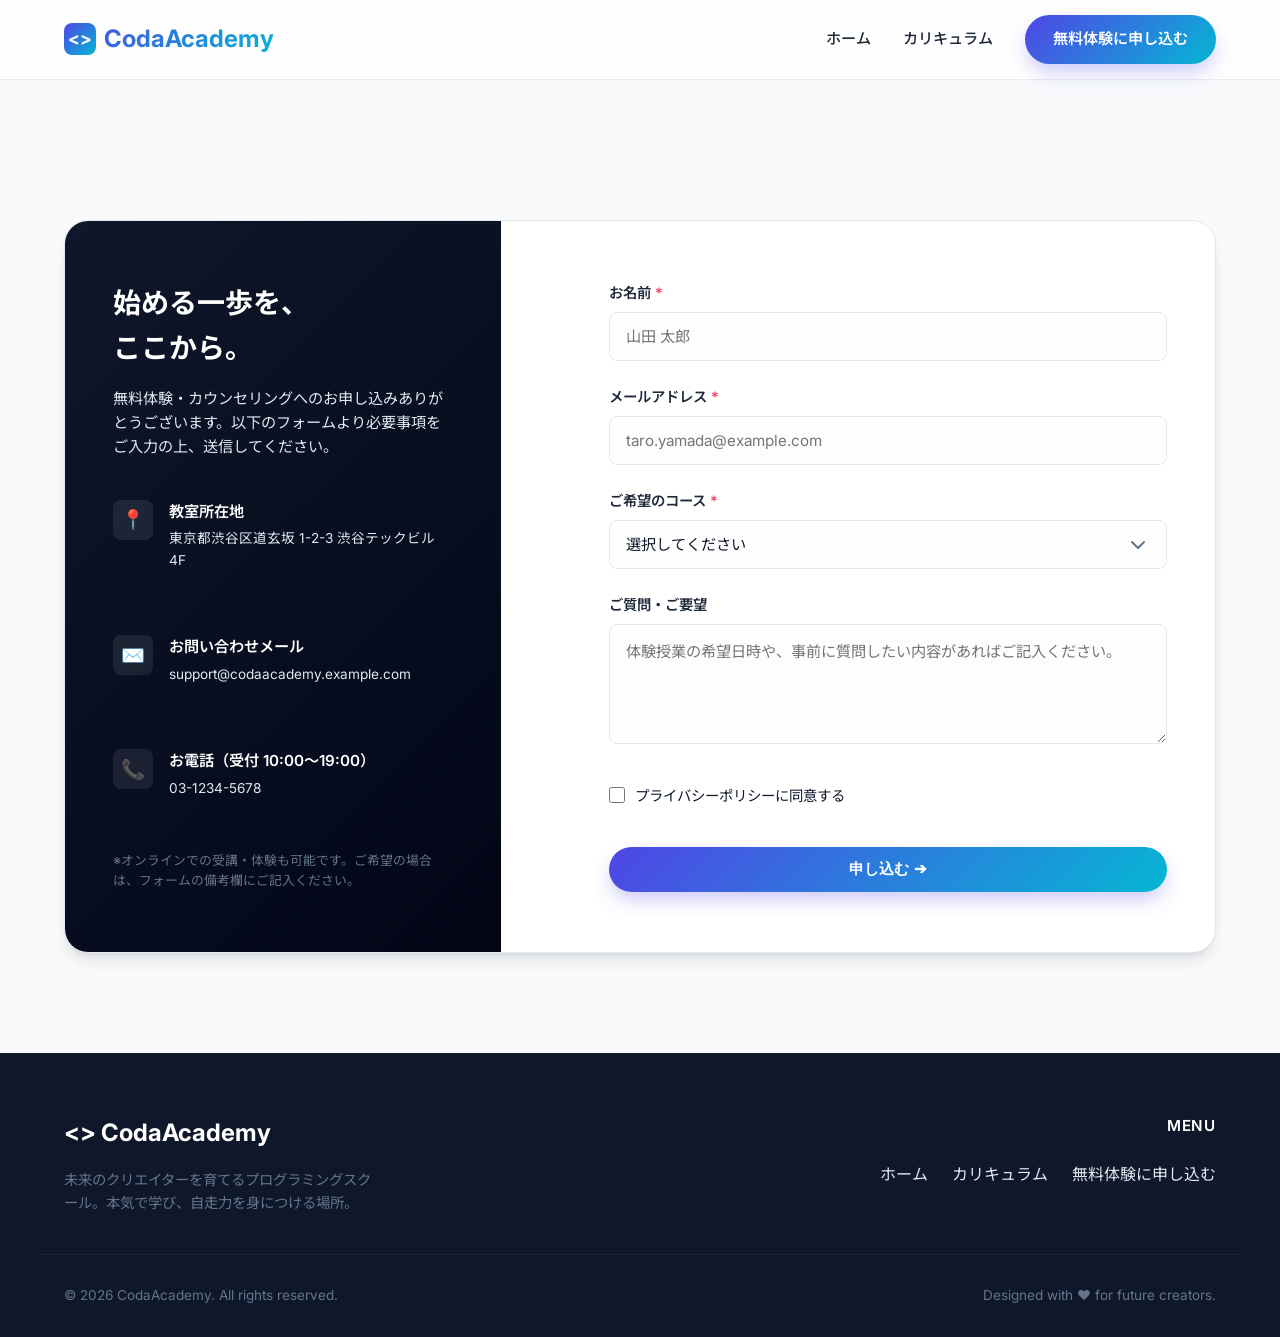
==== apply.html @ e545fde1 "Add files via upload" ====
<!DOCTYPE html>
<html lang="ja">
<head>
  <meta charset="UTF-8">
  <meta name="viewport" content="width=device-width, initial-scale=1.0">
  <title>無料体験申し込み | CodaAcademy</title>
  <meta name="description" content="CodaAcademyの無料体験レッスン・カウンセリングの申し込みページです。最短1分で入力が完了します。">
  <link rel="stylesheet" href="style.css">
</head>
<body>

  <!-- Header & Navigation -->
  <header class="header" id="header">
    <div class="container nav-container">
      <a href="index.html" class="logo" id="header-logo">
        <div class="logo-icon">&lt;&gt;</div>
        CodaAcademy
      </a>
      <nav class="nav-menu">
        <a href="index.html" class="nav-link" id="nav-home">ホーム</a>
        <a href="curriculum.html" class="nav-link" id="nav-curriculum">カリキュラム</a>
        <a href="apply.html" class="btn btn-primary" id="nav-apply">無料体験に申し込む</a>
      </nav>
    </div>
  </header>

  <!-- Main Section -->
  <main style="padding-top: calc(var(--header-height) + 40px); background: #f8fafc; min-height: 85vh;">
    <section class="section">
      <div class="container">
        
        <div class="apply-layout">
          <!-- Left info pane -->
          <div class="apply-info" id="apply-info-section">
            <div class="apply-info-top">
              <h2>始める一歩を、<br>ここから。</h2>
              <p>無料体験・カウンセリングへのお申し込みありがとうございます。以下のフォームより必要事項をご入力の上、送信してください。</p>
              
              <div class="info-list">
                <div class="info-item">
                  <div class="info-icon">📍</div>
                  <div class="info-text">
                    <h4>教室所在地</h4>
                    <p>東京都渋谷区道玄坂 1-2-3 渋谷テックビル 4F</p>
                  </div>
                </div>

                <div class="info-item">
                  <div class="info-icon">✉️</div>
                  <div class="info-text">
                    <h4>お問い合わせメール</h4>
                    <p>support@codaacademy.example.com</p>
                  </div>
                </div>

                <div class="info-item">
                  <div class="info-icon">📞</div>
                  <div class="info-text">
                    <h4>お電話（受付 10:00〜19:00）</h4>
                    <p>03-1234-5678</p>
                  </div>
                </div>
              </div>
            </div>

            <div class="apply-info-footer">
              <p>※オンラインでの受講・体験も可能です。ご希望の場合は、フォームの備考欄にご記入ください。</p>
            </div>
          </div>

          <!-- Right form pane -->
          <div class="apply-form-wrap">
            <!-- Normal Form -->
            <form id="applyForm" novalidate>
              <div class="form-group">
                <label class="form-label" for="userName">お名前<span>*</span></label>
                <input type="text" id="userName" class="form-control" placeholder="山田 太郎" required>
              </div>

              <div class="form-group">
                <label class="form-label" for="userEmail">メールアドレス<span>*</span></label>
                <input type="email" id="userEmail" class="form-control" placeholder="taro.yamada@example.com" required>
              </div>

              <div class="form-group">
                <label class="form-label" for="userCourse">ご希望のコース<span>*</span></label>
                <select id="userCourse" class="form-control" style="appearance: none; background-image: url('data:image/svg+xml;utf8,<svg xmlns=%22http://www.w3.org/2000/svg%22 width=%2224%22 height=%2224%22 viewBox=%220 0 24 24%22 fill=%22none%22 stroke=%22%2364748b%22 stroke-width=%222%22 stroke-linecap=%22round%22 stroke-linejoin=%22round%22><polyline points=%226 9 12 15 18 9%22></polyline></svg>'); background-repeat: no-repeat; background-position: right 16px center;" required>
                  <option value="" disabled selected>選択してください</option>
                  <option value="web">Webアプリケーション開発コース</option>
                  <option value="ai">Python・AI開発基礎コース</option>
                  <option value="junior">キッズ＆ジュニアコース</option>
                  <option value="other">まだ決めていない / 相談して決めたい</option>
                </select>
              </div>

              <div class="form-group">
                <label class="form-label" for="userMessage">ご質問・ご要望</label>
                <textarea id="userMessage" class="form-control" placeholder="体験授業の希望日時や、事前に質問したい内容があればご記入ください。"></textarea>
              </div>

              <div class="form-group" style="margin-top: 32px;">
                <label class="checkbox-label" for="agreeCheck">
                  <input type="checkbox" id="agreeCheck" required>
                  <span>プライバシーポリシーに同意する</span>
                </label>
              </div>

              <button type="submit" class="btn btn-primary" style="width: 100%; margin-top: 16px;" id="submit-btn">
                申し込む ➔
              </button>
            </form>

            <!-- Success Message Container -->
            <div class="success-msg" id="successMessage">
              <div class="success-icon">✓</div>
              <h3 class="success-title">お申し込みが完了しました！</h3>
              <p class="success-text">ご入力いただいたメールアドレス宛に、担当者より24時間以内にご連絡させていただきます。今しばらくお待ちください。</p>
              <a href="index.html" class="btn btn-outline" style="width: 100%;" id="success-back-btn">ホームに戻る</a>
            </div>
          </div>
        </div>

      </div>
    </section>
  </main>

  <!-- Footer -->
  <footer class="footer">
    <div class="container footer-grid">
      <div class="footer-brand">
        <h3 id="footer-logo">&lt;&gt; CodaAcademy</h3>
        <p>未来のクリエイターを育てるプログラミングスクール。本気で学び、自走力を身につける場所。</p>
      </div>
      <div class="footer-nav">
        <span class="footer-nav-title">Menu</span>
        <div class="footer-menu">
          <a href="index.html" class="footer-link" id="footer-link-home">ホーム</a>
          <a href="curriculum.html" class="footer-link" id="footer-link-curriculum">カリキュラム</a>
          <a href="apply.html" class="footer-link" id="footer-link-apply">無料体験に申し込む</a>
        </div>
      </div>
    </div>
    <div class="container footer-bottom">
      <p>&copy; 2026 CodaAcademy. All rights reserved.</p>
      <p>Designed with ❤️ for future creators.</p>
    </div>
  </footer>

  <script>
    // Header background change on scroll
    const header = document.getElementById('header');
    window.addEventListener('scroll', () => {
      if (window.scrollY > 50) {
        header.classList.add('header-active');
      } else {
        header.classList.remove('header-active');
      }
    });

    // Form submission mock
    const form = document.getElementById('applyForm');
    const successMsg = document.getElementById('successMessage');

    form.addEventListener('submit', (e) => {
      e.preventDefault();

      // Basic validation
      const name = document.getElementById('userName').value.trim();
      const email = document.getElementById('userEmail').value.trim();
      const course = document.getElementById('userCourse').value;
      const agree = document.getElementById('agreeCheck').checked;

      if (!name || !email || !course || !agree) {
        alert('必須項目をすべて入力し、プライバシーポリシーへの同意を行ってください。');
        return;
      }

      // Simple email validation regex
      const emailRegex = /^[^\s@]+@[^\s@]+\.[^\s@]+$/;
      if (!emailRegex.test(email)) {
        alert('正しいメールアドレスの形式で入力してください。');
        return;
      }

      // On successful submission, hide the form and show success message
      form.style.display = 'none';
      successMsg.style.display = 'block';
    });
  </script>
</body>
</html>
---- style.css ----
@import url('https://fonts.googleapis.com/css2?family=Inter:wght@300;400;500;600;700&family=Noto+Sans+JP:wght@300;400;500;700&display=swap');

/* --- Design Tokens & Variables --- */
:root {
  --font-base: 'Inter', 'Noto Sans JP', sans-serif;
  
  /* Color Palette */
  --color-primary: #4f46e5;      /* Indigo */
  --color-primary-light: #818cf8;
  --color-secondary: #06b6d4;    /* Cyan */
  --color-secondary-light: #67e8f9;
  --color-dark: #0f172a;         /* Slate 900 */
  --color-dark-light: #1e293b;   /* Slate 800 */
  --color-gray: #64748b;         /* Slate 500 */
  --color-light-gray: #e2e8f0;   /* Slate 200 */
  --color-bg: #f8fafc;           /* Slate 50 */
  --color-white: #ffffff;
  --color-accent: #f43f5e;       /* Rose 500 for alerts/errors */
  
  /* Gradients */
  --grad-primary: linear-gradient(135deg, var(--color-primary) 0%, var(--color-secondary) 100%);
  --grad-primary-hover: linear-gradient(135deg, #4338ca 0%, #0891b2 100%);
  --grad-dark: linear-gradient(135deg, var(--color-dark) 0%, #020617 100%);
  
  /* Shadows */
  --shadow-sm: 0 1px 2px 0 rgb(0 0 0 / 0.05);
  --shadow-md: 0 4px 6px -1px rgb(0 0 0 / 0.1), 0 2px 4px -2px rgb(0 0 0 / 0.1);
  --shadow-lg: 0 10px 15px -3px rgb(0 0 0 / 0.1), 0 4px 6px -4px rgb(0 0 0 / 0.1);
  --shadow-primary: 0 10px 20px -3px rgba(79, 70, 229, 0.3);
  
  /* Borders & Radius */
  --radius-sm: 8px;
  --radius-md: 16px;
  --radius-lg: 24px;
  --radius-full: 9999px;
  
  /* Layout */
  --max-width: 1200px;
  --header-height: 80px;
}

/* --- Base & Reset Styles --- */
*, *::before, *::after {
  box-sizing: border-box;
  margin: 0;
  padding: 0;
}

html {
  scroll-behavior: smooth;
}

body {
  font-family: var(--font-base);
  background-color: var(--color-bg);
  color: var(--color-dark);
  line-height: 1.6;
  overflow-x: hidden;
}

a {
  text-decoration: none;
  color: inherit;
  transition: all 0.3s ease;
}

ul {
  list-style: none;
}

img {
  max-width: 100%;
  height: auto;
  display: block;
}

/* --- Layout Components --- */
.container {
  width: 100%;
  max-width: var(--max-width);
  margin: 0 auto;
  padding: 0 24px;
}

.section {
  padding: 100px 0;
}

.section-title {
  font-size: 2.25rem;
  font-weight: 700;
  text-align: center;
  margin-bottom: 16px;
  background: var(--grad-primary);
  -webkit-background-clip: text;
  -webkit-text-fill-color: transparent;
}

.section-subtitle {
  font-size: 1.1rem;
  color: var(--color-gray);
  text-align: center;
  margin-bottom: 50px;
  max-width: 600px;
  margin-left: auto;
  margin-right: auto;
}

/* --- Header & Navigation --- */
.header {
  position: fixed;
  top: 0;
  left: 0;
  width: 100%;
  height: var(--header-height);
  background-color: rgba(255, 255, 255, 0.8);
  backdrop-filter: blur(12px);
  -webkit-backdrop-filter: blur(12px);
  border-bottom: 1px solid rgba(226, 232, 240, 0.8);
  z-index: 1000;
  display: flex;
  align-items: center;
  transition: all 0.3s ease;
}

.header-active {
  box-shadow: var(--shadow-sm);
  background-color: rgba(255, 255, 255, 0.95);
}

.nav-container {
  display: flex;
  justify-content: space-between;
  align-items: center;
  width: 100%;
}

.logo {
  font-size: 1.5rem;
  font-weight: 700;
  display: flex;
  align-items: center;
  gap: 8px;
  background: var(--grad-primary);
  -webkit-background-clip: text;
  -webkit-text-fill-color: transparent;
}

.logo-icon {
  width: 32px;
  height: 32px;
  background: var(--grad-primary);
  border-radius: var(--radius-sm);
  display: flex;
  align-items: center;
  justify-content: center;
  color: var(--color-white);
  font-size: 1.1rem;
  -webkit-text-fill-color: var(--color-white);
  font-weight: 700;
}

.nav-menu {
  display: flex;
  align-items: center;
  gap: 32px;
}

.nav-link {
  font-weight: 500;
  color: var(--color-dark-light);
  font-size: 0.95rem;
  position: relative;
  padding: 8px 0;
}

.nav-link::after {
  content: '';
  position: absolute;
  bottom: 0;
  left: 0;
  width: 0;
  height: 2px;
  background: var(--grad-primary);
  transition: width 0.3s ease;
}

.nav-link:hover {
  color: var(--color-primary);
}

.nav-link:hover::after,
.nav-link.active::after {
  width: 100%;
}

.nav-link.active {
  color: var(--color-primary);
  font-weight: 600;
}

/* --- Buttons --- */
.btn {
  display: inline-flex;
  align-items: center;
  justify-content: center;
  padding: 12px 28px;
  font-size: 0.95rem;
  font-weight: 600;
  border-radius: var(--radius-full);
  cursor: pointer;
  transition: all 0.3s cubic-bezier(0.4, 0, 0.2, 1);
  border: none;
  gap: 8px;
}

.btn-primary {
  background: var(--grad-primary);
  color: var(--color-white);
  box-shadow: var(--shadow-primary);
}

.btn-primary:hover {
  transform: translateY(-2px);
  box-shadow: 0 15px 30px -5px rgba(79, 70, 229, 0.45);
  background: var(--grad-primary-hover);
}

.btn-outline {
  background-color: transparent;
  color: var(--color-primary);
  border: 2px solid var(--color-primary);
}

.btn-outline:hover {
  background: var(--grad-primary);
  color: var(--color-white);
  border-color: transparent;
  transform: translateY(-2px);
}

/* --- Hero Section (FirstView) --- */
.hero {
  padding-top: calc(var(--header-height) + 60px);
  padding-bottom: 100px;
  background: radial-gradient(circle at 80% 20%, rgba(99, 102, 241, 0.1) 0%, transparent 40%),
              radial-gradient(circle at 20% 80%, rgba(6, 182, 212, 0.1) 0%, transparent 40%);
  min-height: 90vh;
  display: flex;
  align-items: center;
}

.hero-grid {
  display: grid;
  grid-template-columns: 1.1fr 0.9fr;
  gap: 60px;
  align-items: center;
}

.hero-content {
  display: flex;
  flex-direction: column;
  align-items: flex-start;
}

.hero-badge {
  display: inline-flex;
  align-items: center;
  gap: 8px;
  padding: 8px 16px;
  background-color: rgba(79, 70, 229, 0.08);
  border: 1px solid rgba(79, 70, 229, 0.15);
  border-radius: var(--radius-full);
  color: var(--color-primary);
  font-weight: 600;
  font-size: 0.85rem;
  margin-bottom: 24px;
}

.hero-title {
  font-size: 3.5rem;
  font-weight: 700;
  line-height: 1.2;
  margin-bottom: 24px;
}

.hero-title span {
  background: var(--grad-primary);
  -webkit-background-clip: text;
  -webkit-text-fill-color: transparent;
}

.hero-description {
  font-size: 1.15rem;
  color: var(--color-gray);
  margin-bottom: 40px;
  max-width: 540px;
}

.hero-actions {
  display: flex;
  gap: 16px;
  flex-wrap: wrap;
}

/* Hero Decorative Graphic */
.hero-visual {
  position: relative;
  display: flex;
  justify-content: center;
  align-items: center;
}

.hero-circle {
  position: absolute;
  width: 400px;
  height: 400px;
  background: var(--grad-primary);
  filter: blur(80px);
  opacity: 0.15;
  border-radius: 50%;
  z-index: 1;
}

.hero-card {
  position: relative;
  background: rgba(255, 255, 255, 0.7);
  backdrop-filter: blur(20px);
  border: 1px solid rgba(255, 255, 255, 0.4);
  border-radius: var(--radius-lg);
  padding: 40px;
  box-shadow: var(--shadow-lg);
  z-index: 2;
  width: 100%;
  max-width: 440px;
}

.code-mockup {
  font-family: 'Courier New', Courier, monospace;
  background-color: var(--color-dark);
  color: #a9b1d6;
  padding: 24px;
  border-radius: var(--radius-md);
  font-size: 0.85rem;
  box-shadow: var(--shadow-md);
}

.code-keyword { color: #bb9af7; }
.code-string { color: #9ece6a; }
.code-function { color: #7aa2f7; }
.code-comment { color: #565f89; }

/* --- Features Section (Index) --- */
.features-grid {
  display: grid;
  grid-template-columns: repeat(3, 1fr);
  gap: 32px;
}

.feature-card {
  background-color: var(--color-white);
  border: 1px solid var(--color-light-gray);
  border-radius: var(--radius-md);
  padding: 40px 32px;
  transition: all 0.3s cubic-bezier(0.4, 0, 0.2, 1);
  display: flex;
  flex-direction: column;
  align-items: flex-start;
  box-shadow: var(--shadow-sm);
}

.feature-card:hover {
  transform: translateY(-6px);
  box-shadow: var(--shadow-lg);
  border-color: rgba(79, 70, 229, 0.2);
}

.feature-icon {
  width: 56px;
  height: 56px;
  border-radius: var(--radius-sm);
  background: rgba(79, 70, 229, 0.08);
  display: flex;
  align-items: center;
  justify-content: center;
  color: var(--color-primary);
  font-size: 1.5rem;
  margin-bottom: 24px;
}

.feature-title {
  font-size: 1.35rem;
  font-weight: 700;
  margin-bottom: 16px;
}

.feature-desc {
  color: var(--color-gray);
  font-size: 0.95rem;
}

/* --- Curriculum Page Styles --- */
.curriculum-grid {
  display: grid;
  grid-template-columns: repeat(3, 1fr);
  gap: 32px;
  margin-bottom: 60px;
}

.curriculum-card {
  background-color: var(--color-white);
  border: 1px solid var(--color-light-gray);
  border-radius: var(--radius-md);
  overflow: hidden;
  box-shadow: var(--shadow-sm);
  transition: all 0.3s cubic-bezier(0.4, 0, 0.2, 1);
  display: flex;
  flex-direction: column;
}

.curriculum-card:hover {
  transform: translateY(-8px);
  box-shadow: var(--shadow-lg), 0 20px 25px -5px rgba(0, 0, 0, 0.05);
  border-color: rgba(79, 70, 229, 0.2);
}

.curriculum-img-wrap {
  width: 100%;
  height: 200px;
  background: var(--grad-primary);
  position: relative;
  display: flex;
  align-items: center;
  justify-content: center;
  color: var(--color-white);
}

.curriculum-badge {
  position: absolute;
  top: 16px;
  left: 16px;
  background-color: rgba(15, 23, 42, 0.75);
  backdrop-filter: blur(4px);
  color: var(--color-white);
  font-size: 0.75rem;
  font-weight: 600;
  padding: 6px 12px;
  border-radius: var(--radius-full);
}

.curriculum-icon-large {
  font-size: 4rem;
  filter: drop-shadow(0 4px 6px rgba(0,0,0,0.1));
}

.curriculum-body {
  padding: 32px;
  display: flex;
  flex-direction: column;
  flex-grow: 1;
}

.curriculum-card-title {
  font-size: 1.4rem;
  font-weight: 700;
  margin-bottom: 12px;
}

.curriculum-card-desc {
  color: var(--color-gray);
  font-size: 0.95rem;
  margin-bottom: 24px;
  flex-grow: 1;
}

.curriculum-meta {
  border-top: 1px solid var(--color-light-gray);
  padding-top: 20px;
  display: flex;
  justify-content: space-between;
  align-items: center;
  font-size: 0.85rem;
  color: var(--color-gray);
}

.curriculum-price {
  font-size: 1.15rem;
  font-weight: 700;
  color: var(--color-primary);
}

/* Call to Action Banner */
.cta-banner {
  background: var(--grad-dark);
  color: var(--color-white);
  border-radius: var(--radius-lg);
  padding: 80px 40px;
  text-align: center;
  position: relative;
  overflow: hidden;
  box-shadow: var(--shadow-lg);
}

.cta-banner::before {
  content: '';
  position: absolute;
  width: 300px;
  height: 300px;
  background: var(--grad-primary);
  border-radius: 50%;
  top: -150px;
  right: -150px;
  opacity: 0.15;
  filter: blur(50px);
}

.cta-banner::after {
  content: '';
  position: absolute;
  width: 250px;
  height: 250px;
  background: var(--color-secondary);
  border-radius: 50%;
  bottom: -125px;
  left: -125px;
  opacity: 0.15;
  filter: blur(50px);
}

.cta-title {
  font-size: 2.25rem;
  font-weight: 700;
  margin-bottom: 16px;
  position: relative;
  z-index: 2;
}

.cta-desc {
  font-size: 1.1rem;
  color: var(--color-light-gray);
  max-width: 600px;
  margin: 0 auto 36px auto;
  position: relative;
  z-index: 2;
}

.cta-btn-wrap {
  position: relative;
  z-index: 2;
}

/* --- Application Page Styles --- */
.apply-layout {
  display: grid;
  grid-template-columns: 0.8fr 1.2fr;
  gap: 60px;
  background-color: var(--color-white);
  border: 1px solid var(--color-light-gray);
  border-radius: var(--radius-lg);
  box-shadow: var(--shadow-lg);
  overflow: hidden;
}

.apply-info {
  background: var(--grad-dark);
  color: var(--color-white);
  padding: 60px 48px;
  display: flex;
  flex-direction: column;
  justify-content: space-between;
}

.apply-info-top h2 {
  font-size: 1.75rem;
  font-weight: 700;
  margin-bottom: 16px;
}

.apply-info-top p {
  color: var(--color-light-gray);
  font-size: 0.95rem;
  margin-bottom: 40px;
}

.info-list {
  display: flex;
  flex-direction: column;
  gap: 24px;
}

.info-item {
  display: flex;
  align-items: flex-start;
  gap: 16px;
}

.info-icon {
  width: 40px;
  height: 40px;
  background-color: rgba(255, 255, 255, 0.08);
  border-radius: var(--radius-sm);
  display: flex;
  align-items: center;
  justify-content: center;
  color: var(--color-secondary-light);
  font-size: 1.2rem;
  flex-shrink: 0;
}

.info-text h4 {
  font-size: 0.95rem;
  font-weight: 600;
  margin-bottom: 4px;
}

.info-text p {
  color: var(--color-light-gray);
  font-size: 0.85rem;
}

.apply-info-footer {
  font-size: 0.8rem;
  color: var(--color-gray);
}

.apply-form-wrap {
  padding: 60px 48px;
}

.form-group {
  margin-bottom: 24px;
}

.form-label {
  display: block;
  font-size: 0.9rem;
  font-weight: 600;
  margin-bottom: 8px;
  color: var(--color-dark-light);
}

.form-label span {
  color: var(--color-accent);
  margin-left: 4px;
}

.form-control {
  width: 100%;
  padding: 14px 16px;
  font-family: var(--font-base);
  font-size: 0.95rem;
  border: 1px solid var(--color-light-gray);
  border-radius: var(--radius-sm);
  background-color: #fdfdfd;
  transition: all 0.3s ease;
  color: var(--color-dark);
}

.form-control:focus {
  outline: none;
  border-color: var(--color-primary);
  background-color: var(--color-white);
  box-shadow: 0 0 0 4px rgba(79, 70, 229, 0.1);
}

textarea.form-control {
  resize: vertical;
  min-height: 120px;
}

.checkbox-label {
  display: flex;
  align-items: center;
  gap: 10px;
  font-size: 0.9rem;
  cursor: pointer;
}

.checkbox-label input {
  width: 16px;
  height: 16px;
  cursor: pointer;
}

/* Success State for Form */
.success-msg {
  display: none;
  text-align: center;
  padding: 40px;
  animation: fadeIn 0.5s ease forwards;
}

.success-icon {
  width: 80px;
  height: 80px;
  background-color: rgba(6, 182, 212, 0.08);
  border-radius: 50%;
  display: flex;
  align-items: center;
  justify-content: center;
  color: var(--color-secondary);
  font-size: 2.5rem;
  margin: 0 auto 24px auto;
}

.success-title {
  font-size: 1.75rem;
  font-weight: 700;
  margin-bottom: 12px;
}

.success-text {
  color: var(--color-gray);
  margin-bottom: 32px;
}

@keyframes fadeIn {
  from { opacity: 0; transform: translateY(10px); }
  to { opacity: 1; transform: translateY(0); }
}

/* --- Footer --- */
.footer {
  background-color: var(--color-dark);
  color: var(--color-light-gray);
  padding: 60px 0 30px 0;
  border-top: 1px solid rgba(255, 255, 255, 0.05);
}

.footer-grid {
  display: grid;
  grid-template-columns: 1.5fr 1fr;
  gap: 60px;
  margin-bottom: 40px;
}

.footer-brand h3 {
  font-size: 1.5rem;
  font-weight: 700;
  color: var(--color-white);
  margin-bottom: 16px;
}

.footer-brand p {
  color: var(--color-gray);
  font-size: 0.9rem;
  max-width: 320px;
}

.footer-nav {
  display: flex;
  flex-direction: column;
  gap: 16px;
  align-items: flex-end;
}

.footer-nav-title {
  color: var(--color-white);
  font-size: 0.95rem;
  font-weight: 600;
  text-transform: uppercase;
  letter-spacing: 0.05em;
  margin-bottom: 8px;
}

.footer-menu {
  display: flex;
  gap: 24px;
}

.footer-link:hover {
  color: var(--color-secondary-light);
}

.footer-bottom {
  border-top: 1px solid rgba(255, 255, 255, 0.05);
  padding-top: 30px;
  display: flex;
  justify-content: space-between;
  align-items: center;
  font-size: 0.85rem;
  color: var(--color-gray);
}

/* --- Responsive Media Queries --- */
@media (max-width: 1024px) {
  .hero-title {
    font-size: 3rem;
  }
  .curriculum-grid, .features-grid {
    grid-template-columns: repeat(2, 1fr);
  }
  .apply-layout {
    grid-template-columns: 1fr;
  }
  .apply-info {
    padding: 40px;
  }
}

@media (max-width: 768px) {
  :root {
    --header-height: 70px;
  }
  .section {
    padding: 60px 0;
  }
  .hero-grid {
    grid-template-columns: 1fr;
    gap: 40px;
  }
  .hero-content {
    align-items: center;
    text-align: center;
  }
  .hero-title {
    font-size: 2.5rem;
  }
  .hero-description {
    margin-left: auto;
    margin-right: auto;
  }
  .hero-actions {
    justify-content: center;
  }
  .hero-visual {
    order: -1;
  }
  .hero-card {
    max-width: 100%;
  }
  .curriculum-grid, .features-grid {
    grid-template-columns: 1fr;
  }
  .apply-form-wrap {
    padding: 40px 24px;
  }
  .footer-grid {
    grid-template-columns: 1fr;
    gap: 40px;
  }
  .footer-nav {
    align-items: flex-start;
  }
  .footer-menu {
    flex-direction: column;
    gap: 12px;
  }
}
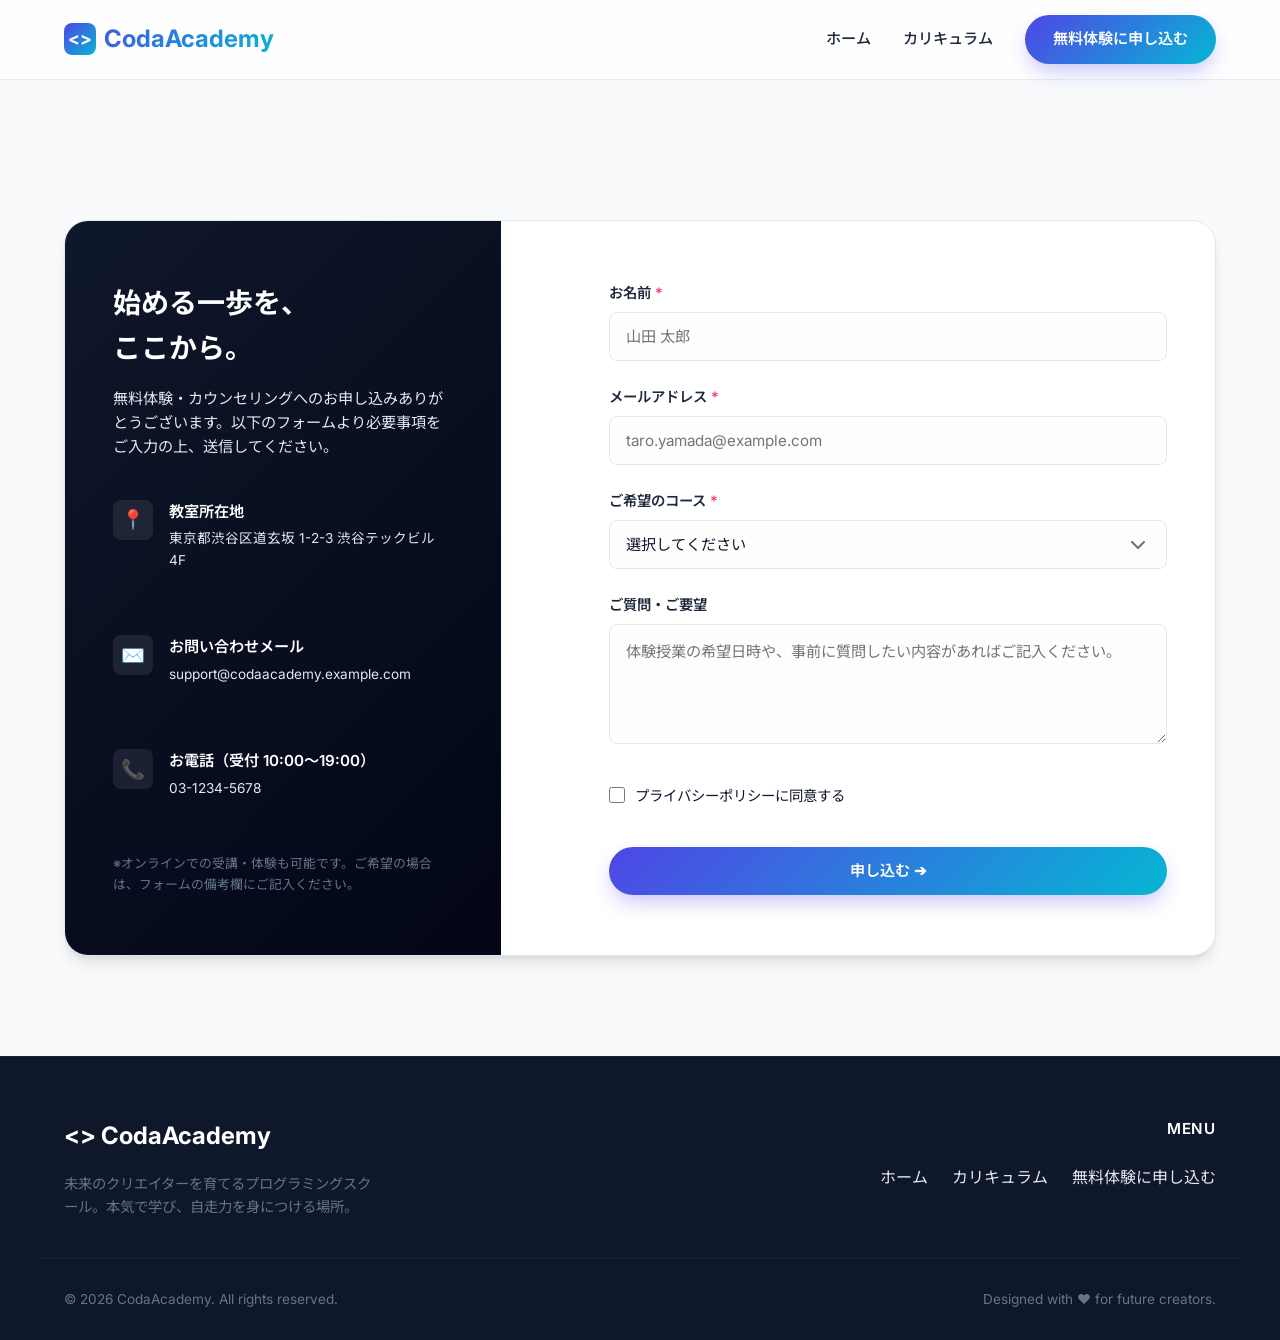
==== commit e3c2fb2b: "Add files via upload" ====
--- a/apply.html
+++ b/apply.html
@@ -105,18 +105,10 @@
                 </label>
               </div>
 
-              <button type="submit" class="btn btn-primary" style="width: 100%; margin-top: 16px;" id="submit-btn">
+              <a href="apply_success.html" class="btn btn-primary" style="width: 100%; margin-top: 16px; text-decoration: none;" id="submit-btn">
                 申し込む ➔
-              </button>
+              </a>
             </form>
-
-            <!-- Success Message Container -->
-            <div class="success-msg" id="successMessage">
-              <div class="success-icon">✓</div>
-              <h3 class="success-title">お申し込みが完了しました！</h3>
-              <p class="success-text">ご入力いただいたメールアドレス宛に、担当者より24時間以内にご連絡させていただきます。今しばらくお待ちください。</p>
-              <a href="index.html" class="btn btn-outline" style="width: 100%;" id="success-back-btn">ホームに戻る</a>
-            </div>
           </div>
         </div>
 
@@ -156,36 +148,6 @@
         header.classList.remove('header-active');
       }
     });
-
-    // Form submission mock
-    const form = document.getElementById('applyForm');
-    const successMsg = document.getElementById('successMessage');
-
-    form.addEventListener('submit', (e) => {
-      e.preventDefault();
-
-      // Basic validation
-      const name = document.getElementById('userName').value.trim();
-      const email = document.getElementById('userEmail').value.trim();
-      const course = document.getElementById('userCourse').value;
-      const agree = document.getElementById('agreeCheck').checked;
-
-      if (!name || !email || !course || !agree) {
-        alert('必須項目をすべて入力し、プライバシーポリシーへの同意を行ってください。');
-        return;
-      }
-
-      // Simple email validation regex
-      const emailRegex = /^[^\s@]+@[^\s@]+\.[^\s@]+$/;
-      if (!emailRegex.test(email)) {
-        alert('正しいメールアドレスの形式で入力してください。');
-        return;
-      }
-
-      // On successful submission, hide the form and show success message
-      form.style.display = 'none';
-      successMsg.style.display = 'block';
-    });
   </script>
 </body>
 </html>
